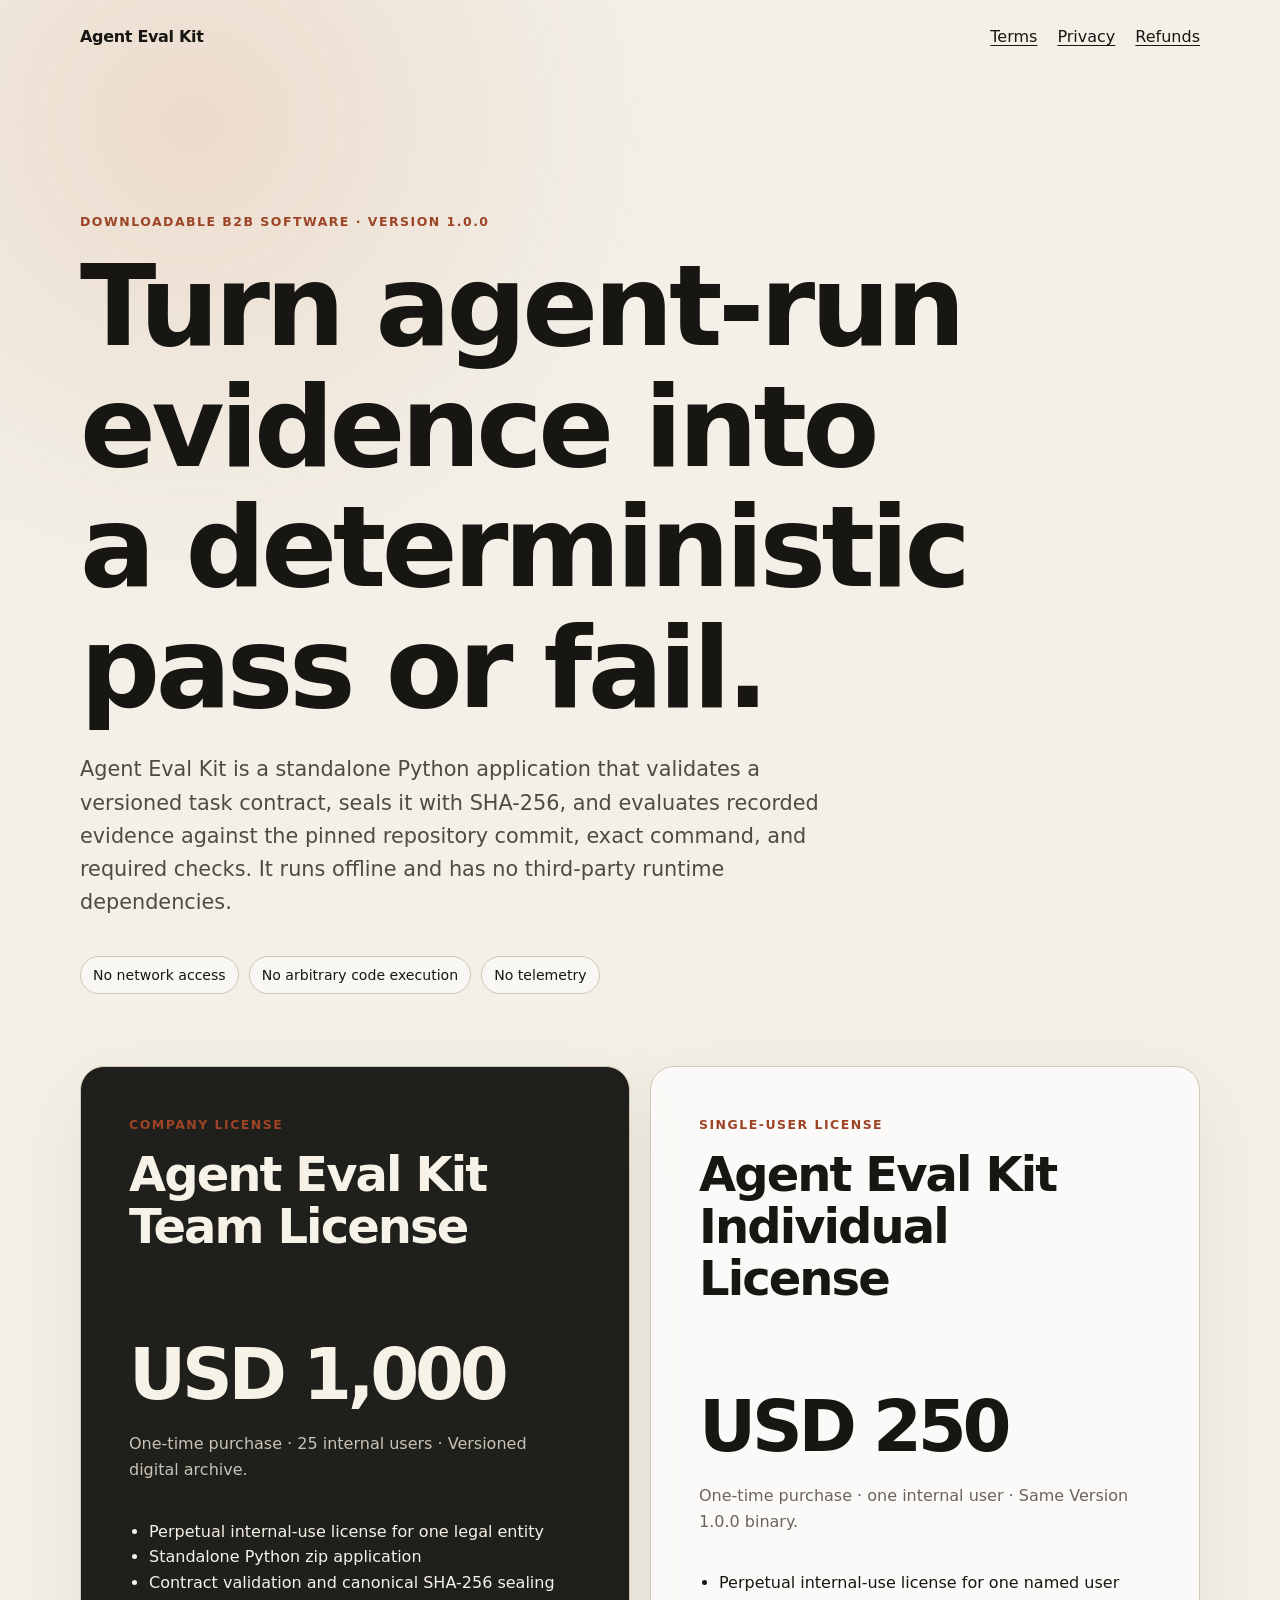
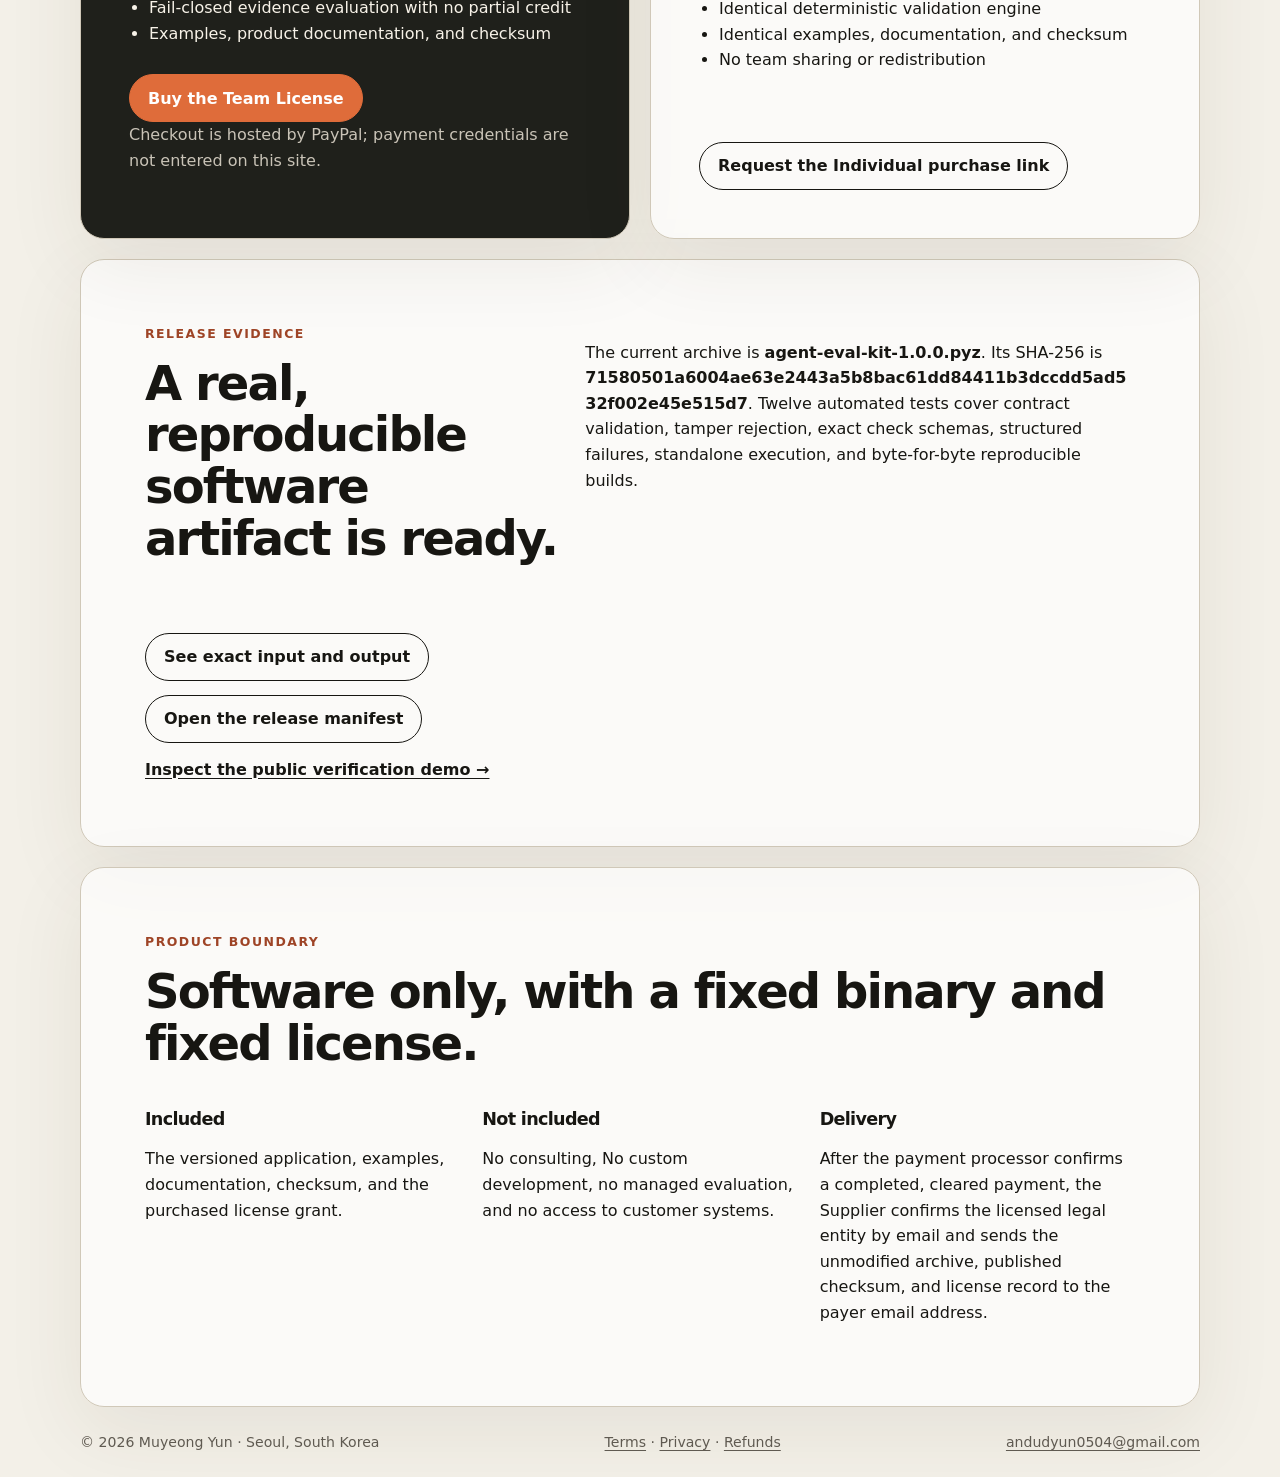
==== index.html @ f2af9ad2 "Add reproducible product walkthrough" ====
<!doctype html>
<html lang="en">
  <head>
    <meta charset="utf-8" />
    <meta name="viewport" content="width=device-width, initial-scale=1" />
    <meta
      name="description"
      content="Agent Eval Kit is downloadable B2B software for sealing AI-agent task contracts and evaluating machine-readable evidence offline."
    />
    <title>Agent Eval Kit | Offline Verification Software</title>
    <link rel="stylesheet" href="styles.css" />
  </head>
  <body>
    <header class="shell site-header">
      <a class="brand" href="index.html">Agent Eval Kit</a>
      <nav aria-label="Commercial policies">
        <a href="terms.html">Terms</a>
        <a href="privacy.html">Privacy</a>
        <a href="refunds.html">Refunds</a>
      </nav>
    </header>

    <main>
      <section class="shell hero">
        <p class="eyebrow">Downloadable B2B software · Version 1.0.0</p>
        <h1>Turn agent-run evidence into a deterministic pass or fail.</h1>
        <p class="lede">
          Agent Eval Kit is a standalone Python application that validates a versioned task contract, seals it
          with SHA-256, and evaluates recorded evidence against the pinned repository commit, exact command, and
          required checks. It runs offline and has no third-party runtime dependencies.
        </p>
        <div class="proof-row" aria-label="Product principles">
          <span>No network access</span>
          <span>No arbitrary code execution</span>
          <span>No telemetry</span>
        </div>
      </section>

      <section class="shell service-grid" aria-label="Software licenses">
        <article class="service-card primary-card">
          <p class="card-label">Company license</p>
          <h2>Agent Eval Kit Team License</h2>
          <p class="price">USD 1,000</p>
          <p class="delivery">One-time purchase · 25 internal users · Versioned digital archive.</p>
          <ul>
            <li>Perpetual internal-use license for one legal entity</li>
            <li>Standalone Python zip application</li>
            <li>Contract validation and canonical SHA-256 sealing</li>
            <li>Fail-closed evidence evaluation with no partial credit</li>
            <li>Examples, product documentation, and checksum</li>
          </ul>
          <div class="actions">
            <a class="button button-primary" href="https://www.paypal.com/ncp/payment/2SHM4XZQ8BVE2"
              >Buy the Team License</a
            >
          </div>
          <p class="delivery">Checkout is hosted by PayPal; payment credentials are not entered on this site.</p>
        </article>

        <article class="service-card">
          <p class="card-label">Single-user license</p>
          <h2>Agent Eval Kit Individual License</h2>
          <p class="price">USD 250</p>
          <p class="delivery">One-time purchase · one internal user · Same Version 1.0.0 binary.</p>
          <ul>
            <li>Perpetual internal-use license for one named user</li>
            <li>Identical deterministic validation engine</li>
            <li>Identical examples, documentation, and checksum</li>
            <li>No team sharing or redistribution</li>
          </ul>
          <div class="actions">
            <a
              class="button"
              href="mailto:andudyun0504@gmail.com?subject=Agent%20Eval%20Kit%20Individual%20License&amp;body=Purchasing%20legal%20entity%20or%20individual%3A%0ACountry%3A%0ABilling%20contact%3A%0A"
              >Request the Individual purchase link</a
            >
          </div>
        </article>
      </section>

      <section class="shell evidence-panel">
        <div>
          <p class="eyebrow">Release evidence</p>
          <h2>A real, reproducible software artifact is ready.</h2>
        </div>
        <p>
          The current archive is <strong>agent-eval-kit-1.0.0.pyz</strong>. Its SHA-256 is
          <strong>71580501a6004ae63e2443a5b8bac61dd84411b3dccdd5ad532f002e45e515d7</strong>. Twelve
          automated tests cover contract validation, tamper rejection, exact check schemas, structured failures,
          standalone execution, and byte-for-byte reproducible builds.
        </p>
        <div class="actions">
          <a class="button" href="demo.html">See exact input and output</a>
          <a class="button" href="product-manifest.json">Open the release manifest</a>
          <a class="text-link" href="https://github.com/iisacc-Justmoong/agent-task-verifier-sample"
            >Inspect the public verification demo →</a
          >
        </div>
      </section>

      <section class="shell start-gate">
        <div>
          <p class="eyebrow">Product boundary</p>
          <h2>Software only, with a fixed binary and fixed license.</h2>
        </div>
        <div class="gate-grid">
          <div>
            <h3>Included</h3>
            <p>The versioned application, examples, documentation, checksum, and the purchased license grant.</p>
          </div>
          <div>
            <h3>Not included</h3>
            <p>No consulting, No custom development, no managed evaluation, and no access to customer systems.</p>
          </div>
          <div>
            <h3>Delivery</h3>
            <p>
              After the payment processor confirms a completed, cleared payment, the Supplier confirms the
              licensed legal entity by email and sends the unmodified archive, published checksum, and license
              record to the payer email address.
            </p>
          </div>
        </div>
      </section>
    </main>

    <footer class="shell site-footer">
      <span>© 2026 Muyeong Yun · Seoul, South Korea</span>
      <span><a href="terms.html">Terms</a> · <a href="privacy.html">Privacy</a> · <a href="refunds.html">Refunds</a></span>
      <a href="mailto:andudyun0504@gmail.com">andudyun0504@gmail.com</a>
    </footer>
  </body>
</html>
---- styles.css ----
:root {
  color-scheme: light;
  font-family:
    Inter, ui-sans-serif, system-ui, -apple-system, BlinkMacSystemFont, "Segoe UI", sans-serif;
  color: #171612;
  background: #f3f0e8;
  font-synthesis: none;
}

* {
  box-sizing: border-box;
}

html {
  overflow-x: hidden;
}

body {
  margin: 0;
  min-width: 320px;
  background:
    radial-gradient(circle at 15% 4%, rgba(197, 105, 55, 0.15), transparent 30rem),
    #f3f0e8;
  line-height: 1.6;
}

a {
  color: inherit;
  text-underline-offset: 0.18em;
}

.shell {
  width: min(1120px, calc(100% - 40px));
  margin-inline: auto;
  min-width: 0;
}

.site-header,
.site-footer {
  display: flex;
  align-items: center;
  justify-content: space-between;
  gap: 24px;
  padding-block: 24px;
}

.site-header nav,
.site-footer {
  flex-wrap: wrap;
}

.site-header nav {
  display: flex;
  gap: 20px;
}

.brand {
  font-weight: 800;
  text-decoration: none;
  letter-spacing: -0.02em;
}

.hero {
  padding-block: clamp(64px, 12vw, 138px) 72px;
}

.eyebrow,
.card-label {
  margin: 0 0 14px;
  color: #9e4426;
  font-size: 0.78rem;
  font-weight: 800;
  letter-spacing: 0.12em;
  text-transform: uppercase;
}

h1,
h2,
h3,
p {
  overflow-wrap: anywhere;
}

h1,
h2,
h3 {
  margin-top: 0;
  line-height: 1.08;
  letter-spacing: -0.04em;
}

h1 {
  max-width: 900px;
  margin-bottom: 24px;
  font-size: clamp(3rem, 9vw, 7rem);
}

h2 {
  font-size: clamp(1.8rem, 4vw, 3rem);
}

h3 {
  font-size: 1.1rem;
}

.lede {
  max-width: 760px;
  color: #4f4b43;
  font-size: clamp(1.05rem, 2vw, 1.3rem);
}

.proof-row {
  display: flex;
  flex-wrap: wrap;
  gap: 10px;
  margin-top: 36px;
}

.proof-row span {
  border: 1px solid #d0c8b8;
  border-radius: 999px;
  padding: 7px 12px;
  background: rgba(255, 255, 255, 0.52);
  font-size: 0.88rem;
}

.service-grid {
  display: grid;
  grid-template-columns: repeat(2, minmax(0, 1fr));
  gap: 20px;
}

.service-card,
.evidence-panel,
.start-gate,
.policy-page,
.demo-page {
  border: 1px solid #d0c8b8;
  border-radius: 24px;
  background: rgba(255, 255, 255, 0.7);
  box-shadow: 0 24px 80px rgba(63, 45, 28, 0.08);
}

.service-card {
  display: flex;
  flex-direction: column;
  min-width: 0;
  padding: clamp(28px, 5vw, 48px);
}

.primary-card {
  background: #1f201b;
  color: #f7f2e8;
}

.price {
  margin: 26px 0 0;
  font-size: clamp(2.4rem, 6vw, 4.4rem);
  font-weight: 850;
  letter-spacing: -0.06em;
}

.delivery {
  margin-top: 0;
  color: #69645c;
}

.primary-card .delivery {
  color: #c9c3b7;
}

ul {
  margin: 20px 0 28px;
  padding-left: 20px;
}

.actions {
  display: flex;
  flex-direction: column;
  align-items: flex-start;
  gap: 14px;
  margin-top: auto;
}

.button {
  display: inline-flex;
  align-items: center;
  justify-content: center;
  min-height: 48px;
  border: 1px solid currentColor;
  border-radius: 999px;
  padding: 10px 18px;
  font-weight: 750;
  text-align: center;
  text-decoration: none;
}

.button-primary {
  border-color: #df6c3a;
  background: #df6c3a;
  color: #fff;
}

.text-link {
  font-weight: 700;
}

.evidence-panel,
.start-gate {
  margin-top: 20px;
  padding: clamp(28px, 6vw, 64px);
}

.evidence-panel {
  display: grid;
  grid-template-columns: minmax(0, 0.9fr) minmax(0, 1.2fr);
  gap: 28px;
  align-items: start;
}

.evidence-panel .button {
  grid-column: 2;
  justify-self: start;
}

.gate-grid {
  display: grid;
  grid-template-columns: repeat(3, minmax(0, 1fr));
  gap: 22px;
  margin-top: 28px;
}

.site-footer {
  color: #5f5a51;
  font-size: 0.88rem;
}

.policy-page {
  max-width: 820px;
  margin-block: 40px;
  padding: clamp(28px, 7vw, 72px);
}

.policy-page h1 {
  font-size: clamp(2.8rem, 7vw, 5.4rem);
}

.policy-page h2 {
  margin-top: 40px;
  font-size: clamp(1.4rem, 3vw, 2rem);
}

.demo-page {
  max-width: 920px;
  margin-block: 40px;
  padding: clamp(28px, 7vw, 72px);
}

.demo-page h1 {
  max-width: 760px;
  font-size: clamp(2.8rem, 7vw, 5.4rem);
}

.demo-page h2 {
  margin-top: 48px;
  font-size: clamp(1.5rem, 3vw, 2.2rem);
}

.code-panel {
  max-width: 100%;
  margin: 18px 0;
  border: 1px solid #d0c8b8;
  border-radius: 16px;
  padding: 18px;
  overflow-x: auto;
  background: #1f201b;
  color: #f7f2e8;
  font-family: ui-monospace, SFMono-Regular, Menlo, Monaco, Consolas, monospace;
  font-size: 0.86rem;
  line-height: 1.55;
  white-space: pre;
}

.demo-callout {
  margin-top: 40px;
  border-left: 4px solid #df6c3a;
  padding: 4px 0 4px 20px;
}

.back-link {
  display: inline-block;
  margin-bottom: 48px;
  font-weight: 700;
}

@media (max-width: 760px) {
  .site-header,
  .service-grid,
  .evidence-panel,
  .gate-grid {
    display: grid;
    grid-template-columns: minmax(0, 1fr);
  }

  .evidence-panel .button {
    grid-column: 1;
  }

  .site-header {
    align-items: start;
  }
}
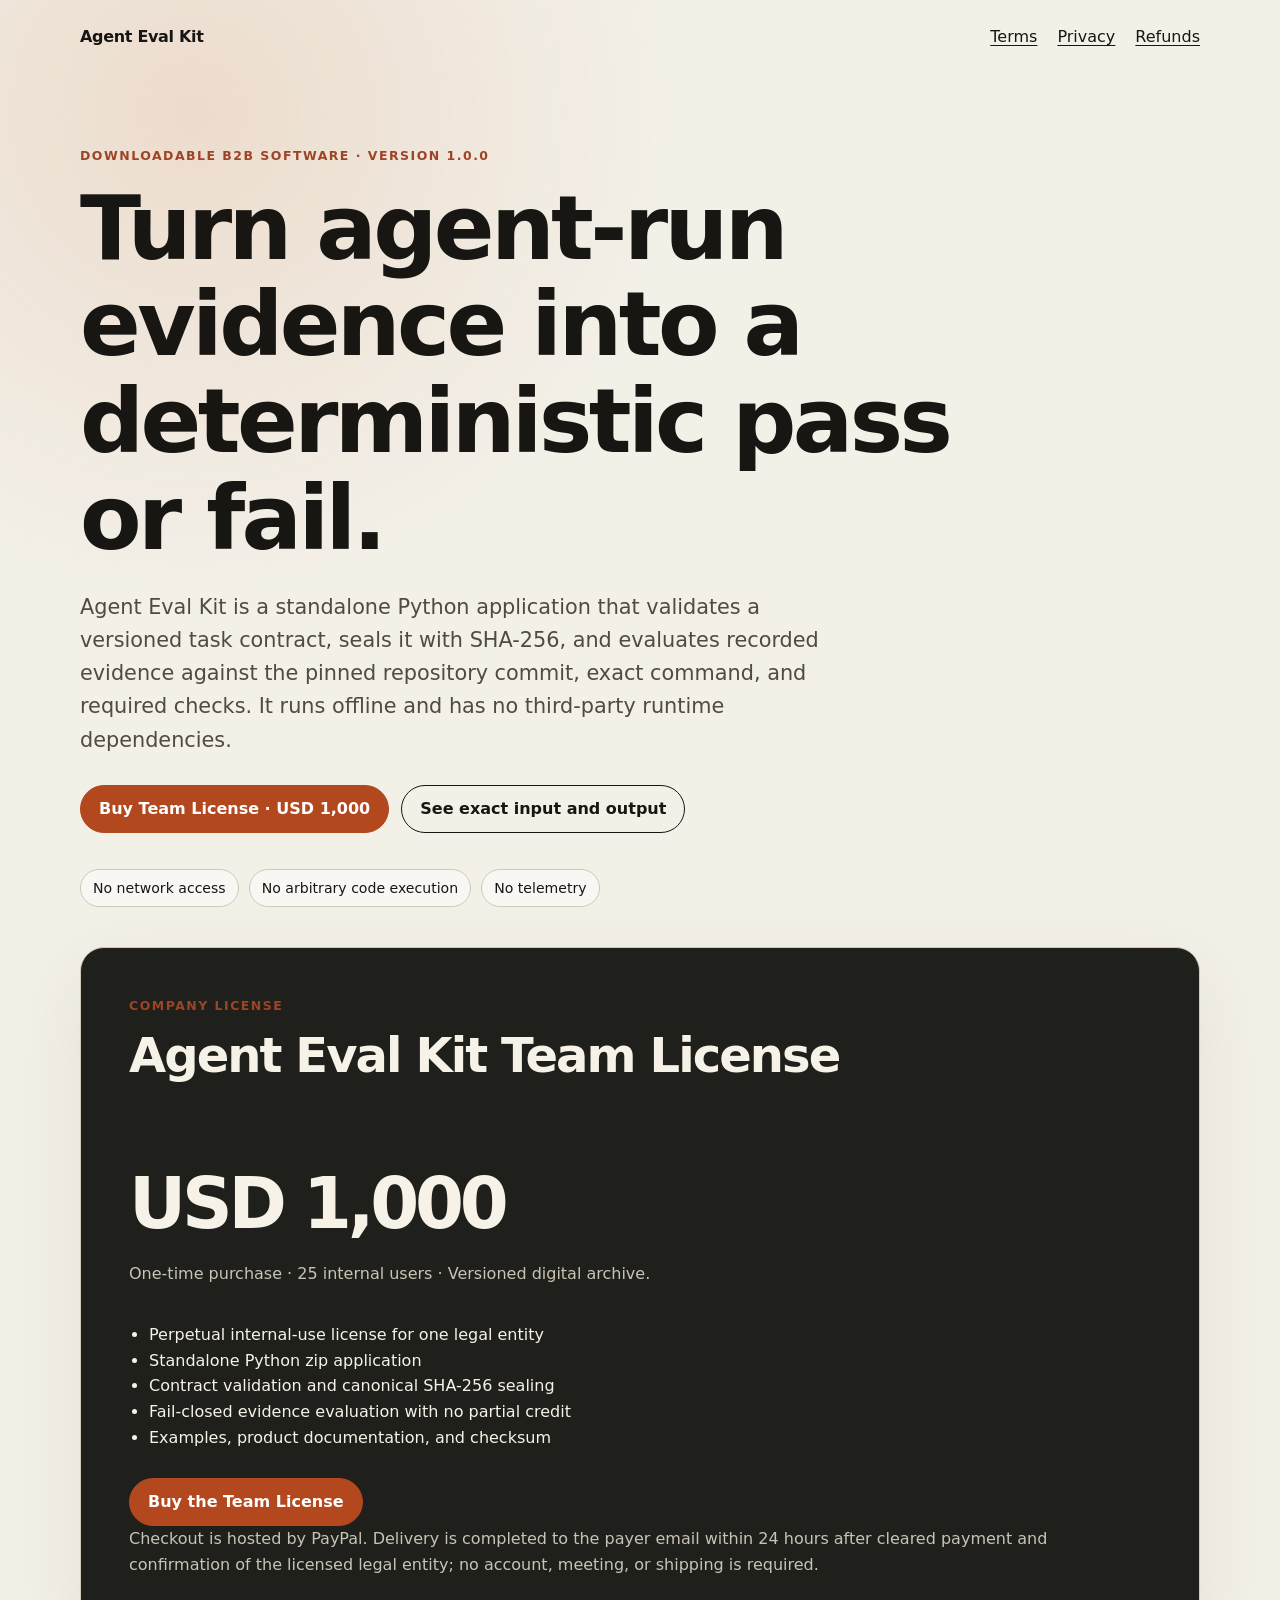
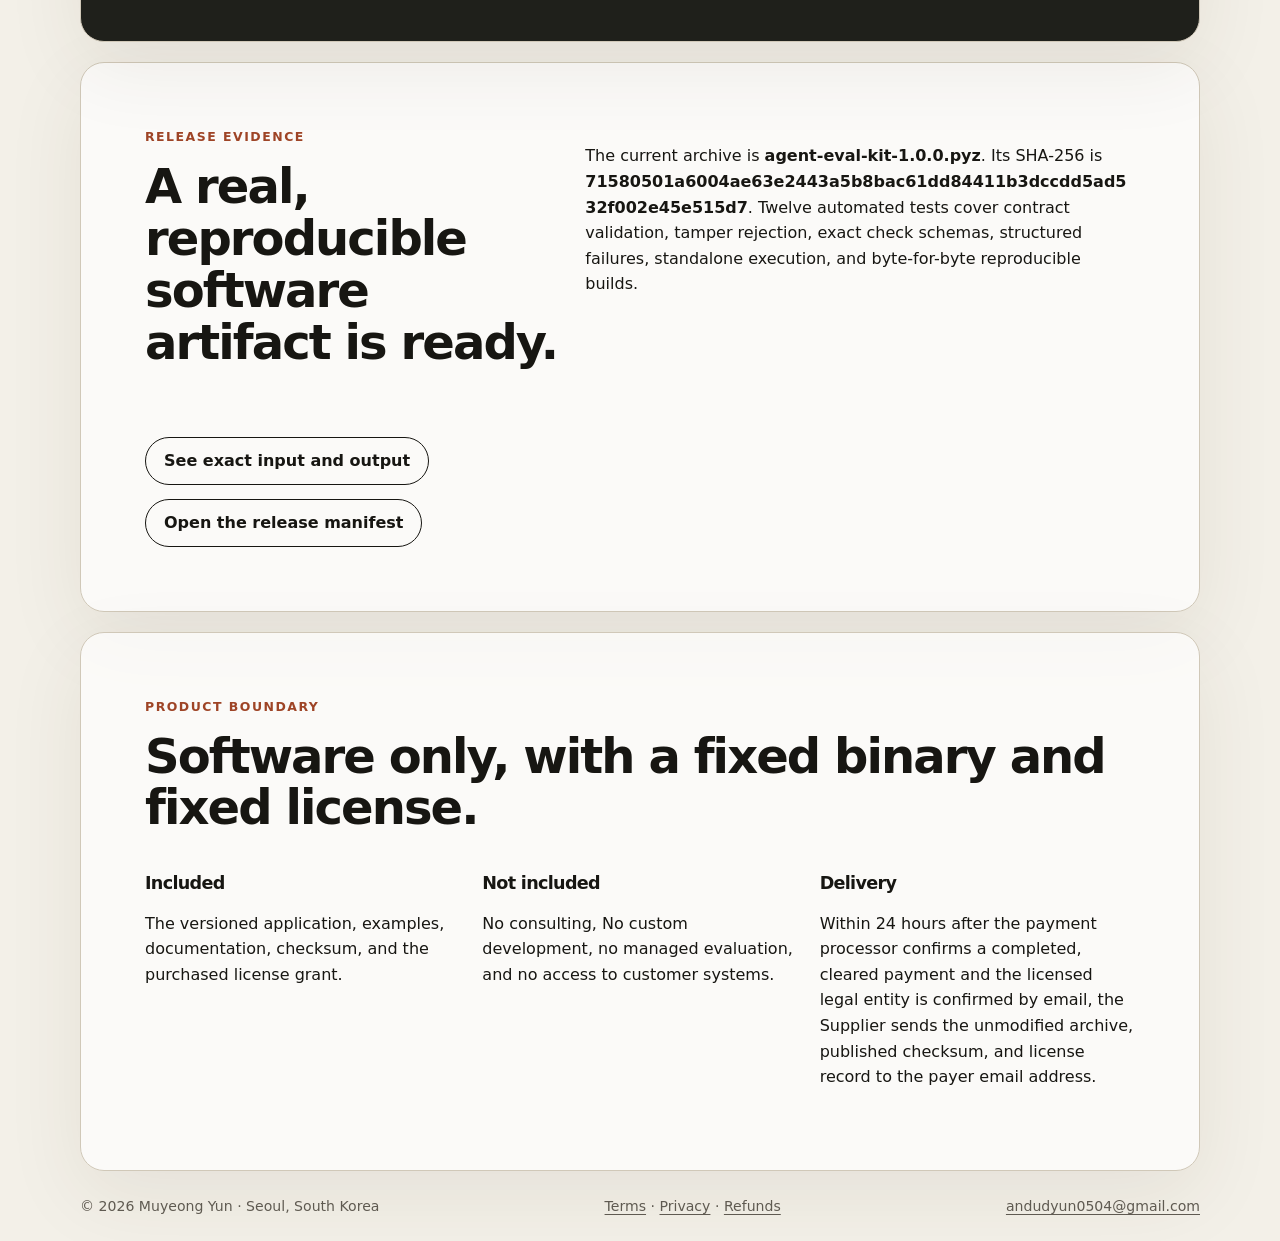
==== commit 6a46b55a: "Put Team checkout above the fold" ====
--- a/index.html
+++ b/index.html
@@ -8,6 +8,15 @@
       content="Agent Eval Kit is downloadable B2B software for sealing AI-agent task contracts and evaluating machine-readable evidence offline."
     />
     <title>Agent Eval Kit | Offline Verification Software</title>
+    <link rel="canonical" href="https://iisacc-justmoong.github.io/" />
+    <meta property="og:type" content="website" />
+    <meta property="og:title" content="Agent Eval Kit | Offline Verification Software" />
+    <meta
+      property="og:description"
+      content="Inspect deterministic AI-agent acceptance evidence offline with a one-time Team License."
+    />
+    <meta property="og:url" content="https://iisacc-justmoong.github.io/" />
+    <meta name="twitter:card" content="summary" />
     <link rel="stylesheet" href="styles.css" />
   </head>
   <body>
@@ -29,6 +38,12 @@
           with SHA-256, and evaluates recorded evidence against the pinned repository commit, exact command, and
           required checks. It runs offline and has no third-party runtime dependencies.
         </p>
+        <div class="hero-actions">
+          <a class="button button-primary" href="https://www.paypal.com/ncp/payment/2SHM4XZQ8BVE2"
+            >Buy Team License · USD 1,000</a
+          >
+          <a class="button" href="demo.html">See exact input and output</a>
+        </div>
         <div class="proof-row" aria-label="Product principles">
           <span>No network access</span>
           <span>No arbitrary code execution</span>
@@ -36,7 +51,7 @@
         </div>
       </section>
 
-      <section class="shell service-grid" aria-label="Software licenses">
+      <section class="shell service-grid" aria-label="Software license">
         <article class="service-card primary-card">
           <p class="card-label">Company license</p>
           <h2>Agent Eval Kit Team License</h2>
@@ -54,27 +69,10 @@
               >Buy the Team License</a
             >
           </div>
-          <p class="delivery">Checkout is hosted by PayPal; payment credentials are not entered on this site.</p>
-        </article>
-
-        <article class="service-card">
-          <p class="card-label">Single-user license</p>
-          <h2>Agent Eval Kit Individual License</h2>
-          <p class="price">USD 250</p>
-          <p class="delivery">One-time purchase · one internal user · Same Version 1.0.0 binary.</p>
-          <ul>
-            <li>Perpetual internal-use license for one named user</li>
-            <li>Identical deterministic validation engine</li>
-            <li>Identical examples, documentation, and checksum</li>
-            <li>No team sharing or redistribution</li>
-          </ul>
-          <div class="actions">
-            <a
-              class="button"
-              href="mailto:andudyun0504@gmail.com?subject=Agent%20Eval%20Kit%20Individual%20License&amp;body=Purchasing%20legal%20entity%20or%20individual%3A%0ACountry%3A%0ABilling%20contact%3A%0A"
-              >Request the Individual purchase link</a
-            >
-          </div>
+          <p class="delivery">
+            Checkout is hosted by PayPal. Delivery is completed to the payer email within 24 hours after cleared
+            payment and confirmation of the licensed legal entity; no account, meeting, or shipping is required.
+          </p>
         </article>
       </section>
 
@@ -92,9 +90,6 @@
         <div class="actions">
           <a class="button" href="demo.html">See exact input and output</a>
           <a class="button" href="product-manifest.json">Open the release manifest</a>
-          <a class="text-link" href="https://github.com/iisacc-Justmoong/agent-task-verifier-sample"
-            >Inspect the public verification demo →</a
-          >
         </div>
       </section>
 
@@ -115,9 +110,9 @@
           <div>
             <h3>Delivery</h3>
             <p>
-              After the payment processor confirms a completed, cleared payment, the Supplier confirms the
-              licensed legal entity by email and sends the unmodified archive, published checksum, and license
-              record to the payer email address.
+              Within 24 hours after the payment processor confirms a completed, cleared payment and the licensed
+              legal entity is confirmed by email, the Supplier sends the unmodified archive, published checksum,
+              and license record to the payer email address.
             </p>
           </div>
         </div>
--- a/styles.css
+++ b/styles.css
@@ -61,7 +61,7 @@
 }
 
 .hero {
-  padding-block: clamp(64px, 12vw, 138px) 72px;
+  padding-block: clamp(36px, 7vw, 72px) 40px;
 }
 
 .eyebrow,
@@ -92,7 +92,7 @@
 h1 {
   max-width: 900px;
   margin-bottom: 24px;
-  font-size: clamp(3rem, 9vw, 7rem);
+  font-size: clamp(2.8rem, 7vw, 5.6rem);
 }
 
 h2 {
@@ -114,6 +114,13 @@
   flex-wrap: wrap;
   gap: 10px;
   margin-top: 36px;
+}
+
+.hero-actions {
+  display: flex;
+  flex-wrap: wrap;
+  gap: 12px;
+  margin-top: 28px;
 }
 
 .proof-row span {
@@ -126,7 +133,7 @@
 
 .service-grid {
   display: grid;
-  grid-template-columns: repeat(2, minmax(0, 1fr));
+  grid-template-columns: minmax(0, 1fr);
   gap: 20px;
 }
 
@@ -180,6 +187,12 @@
   align-items: flex-start;
   gap: 14px;
   margin-top: auto;
+}
+
+.demo-intro-actions {
+  flex-direction: row;
+  flex-wrap: wrap;
+  margin: 28px 0 52px;
 }
 
 .button {
@@ -196,8 +209,8 @@
 }
 
 .button-primary {
-  border-color: #df6c3a;
-  background: #df6c3a;
+  border-color: #b3471e;
+  background: #b3471e;
   color: #fff;
 }
 
@@ -309,4 +322,22 @@
   .site-header {
     align-items: start;
   }
-}
+
+  .demo-page {
+    margin-block: 16px;
+    padding: 24px 20px;
+  }
+
+  .demo-page h1 {
+    margin-bottom: 18px;
+    font-size: clamp(2.45rem, 12vw, 2.8rem);
+  }
+
+  .back-link {
+    margin-bottom: 24px;
+  }
+
+  .demo-intro-actions {
+    margin: 20px 0 40px;
+  }
+}
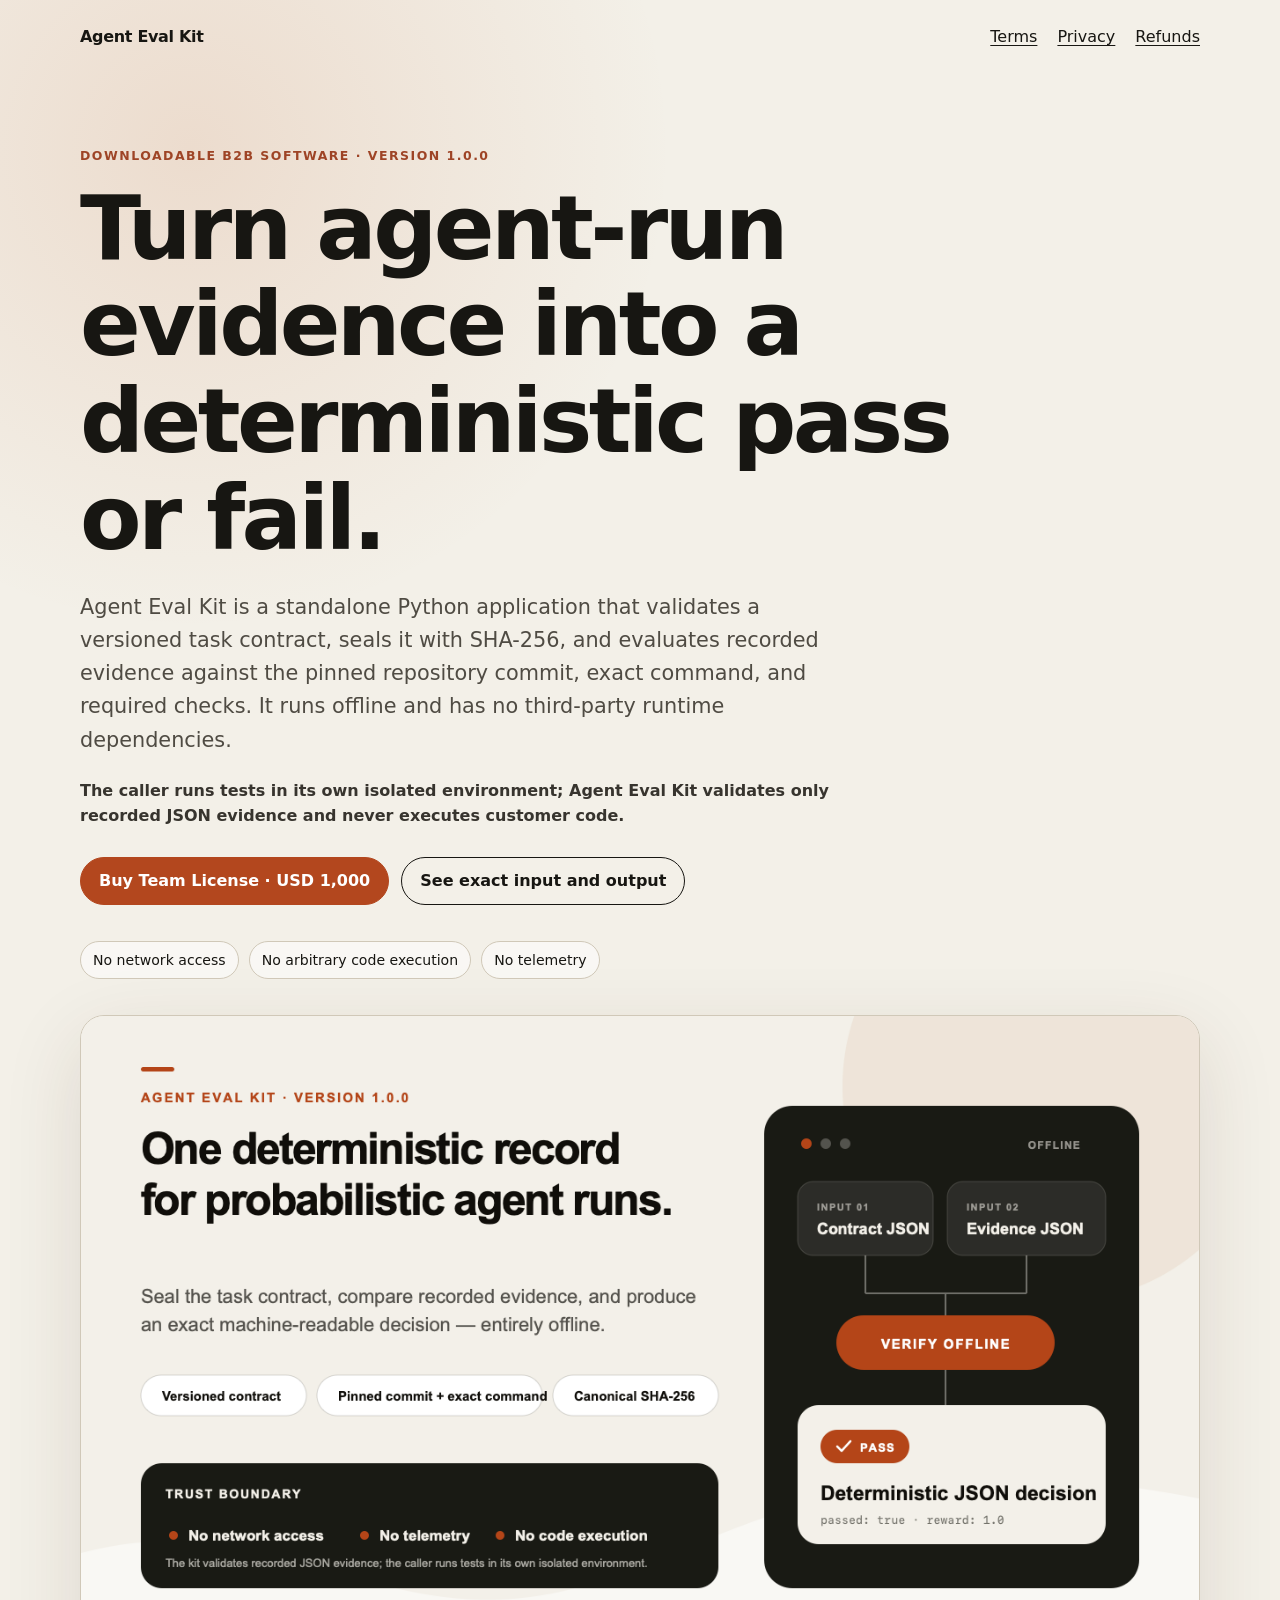
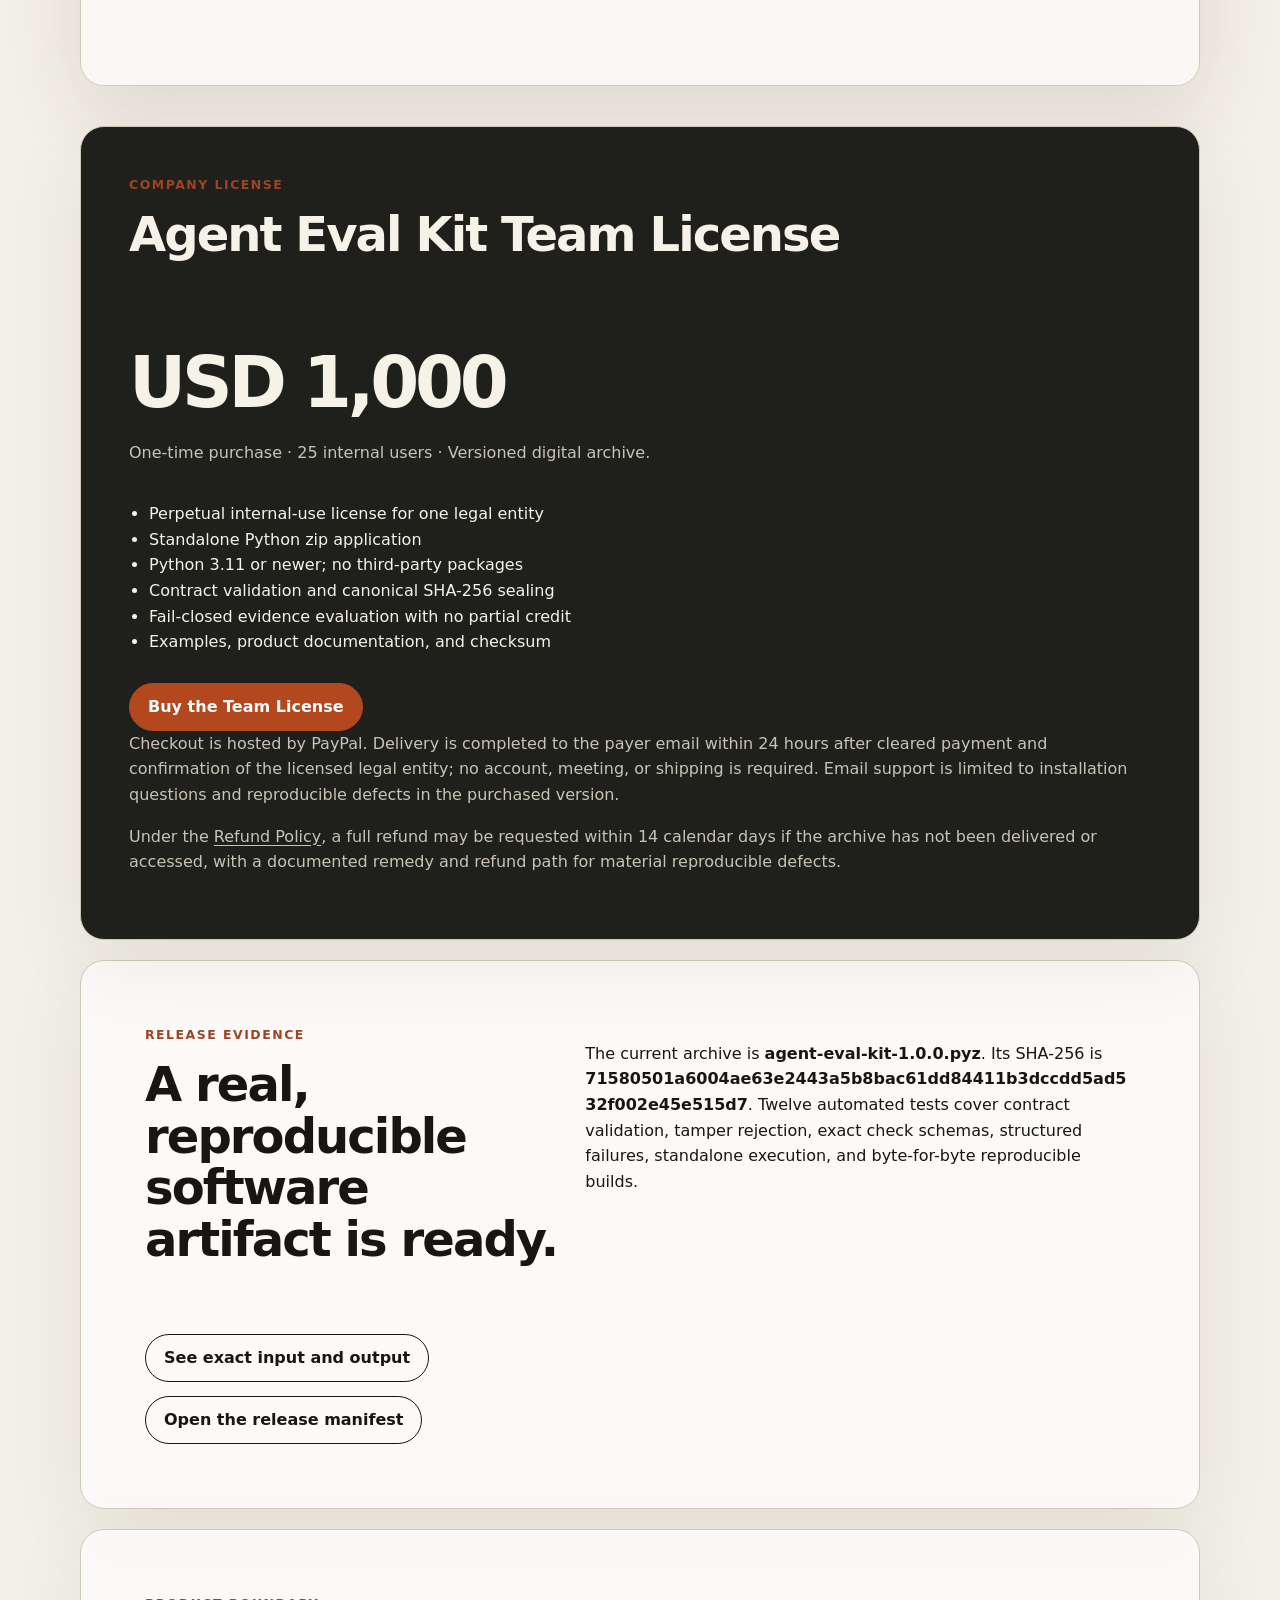
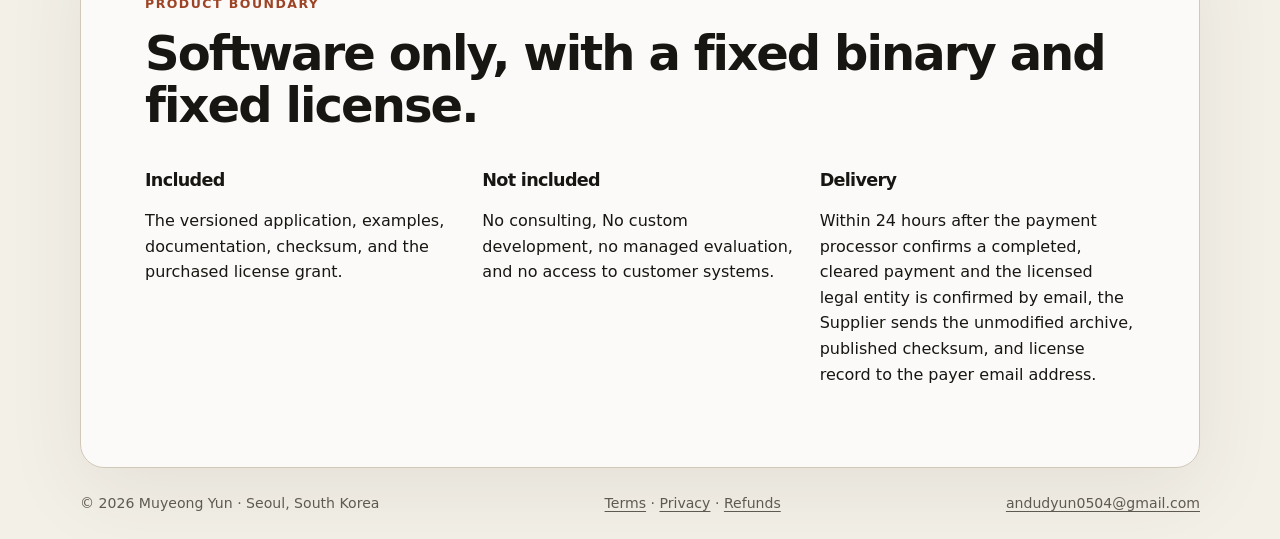
==== commit d146bc35: "Clarify runtime and purchase assurances Publish the product flow, trust boundary, support scope, and" ====
--- a/index.html
+++ b/index.html
@@ -16,7 +16,12 @@
       content="Inspect deterministic AI-agent acceptance evidence offline with a one-time Team License."
     />
     <meta property="og:url" content="https://iisacc-justmoong.github.io/" />
-    <meta name="twitter:card" content="summary" />
+    <meta property="og:image" content="https://iisacc-justmoong.github.io/assets/product-hunt-gallery-01.png" />
+    <meta property="og:image:width" content="1270" />
+    <meta property="og:image:height" content="760" />
+    <meta property="og:image:alt" content="Agent Eval Kit deterministic offline verification flow" />
+    <meta name="twitter:card" content="summary_large_image" />
+    <meta name="twitter:image" content="https://iisacc-justmoong.github.io/assets/product-hunt-gallery-01.png" />
     <link rel="stylesheet" href="styles.css" />
   </head>
   <body>
@@ -38,6 +43,10 @@
           with SHA-256, and evaluates recorded evidence against the pinned repository commit, exact command, and
           required checks. It runs offline and has no third-party runtime dependencies.
         </p>
+        <p class="trust-boundary">
+          The caller runs tests in its own isolated environment; Agent Eval Kit validates only recorded JSON
+          evidence and never executes customer code.
+        </p>
         <div class="hero-actions">
           <a class="button button-primary" href="https://www.paypal.com/ncp/payment/2SHM4XZQ8BVE2"
             >Buy Team License · USD 1,000</a
@@ -49,6 +58,15 @@
           <span>No arbitrary code execution</span>
           <span>No telemetry</span>
         </div>
+        <figure class="product-visual">
+          <img
+            class="product-visual-image"
+            src="assets/product-hunt-gallery-01.png"
+            width="1270"
+            height="760"
+            alt="Agent Eval Kit flow from contract and evidence JSON to an offline deterministic decision"
+          />
+        </figure>
       </section>
 
       <section class="shell service-grid" aria-label="Software license">
@@ -60,6 +78,7 @@
           <ul>
             <li>Perpetual internal-use license for one legal entity</li>
             <li>Standalone Python zip application</li>
+            <li>Python 3.11 or newer; no third-party packages</li>
             <li>Contract validation and canonical SHA-256 sealing</li>
             <li>Fail-closed evidence evaluation with no partial credit</li>
             <li>Examples, product documentation, and checksum</li>
@@ -72,6 +91,12 @@
           <p class="delivery">
             Checkout is hosted by PayPal. Delivery is completed to the payer email within 24 hours after cleared
             payment and confirmation of the licensed legal entity; no account, meeting, or shipping is required.
+            Email support is limited to installation questions and reproducible defects in the purchased version.
+          </p>
+          <p class="delivery">
+            Under the <a href="refunds.html">Refund Policy</a>, a full refund may be requested within 14 calendar
+            days if the archive has not been delivered or accessed, with a documented remedy and refund path for
+            material reproducible defects.
           </p>
         </article>
       </section>
--- a/styles.css
+++ b/styles.css
@@ -107,6 +107,25 @@
   max-width: 760px;
   color: #4f4b43;
   font-size: clamp(1.05rem, 2vw, 1.3rem);
+}
+
+.trust-boundary {
+  max-width: 760px;
+  color: #37342e;
+  font-weight: 700;
+}
+
+.product-visual {
+  margin: 36px 0 0;
+}
+
+.product-visual-image {
+  display: block;
+  width: 100%;
+  height: auto;
+  border: 1px solid #d0c8b8;
+  border-radius: 24px;
+  box-shadow: 0 24px 80px rgba(63, 45, 28, 0.12);
 }
 
 .proof-row {
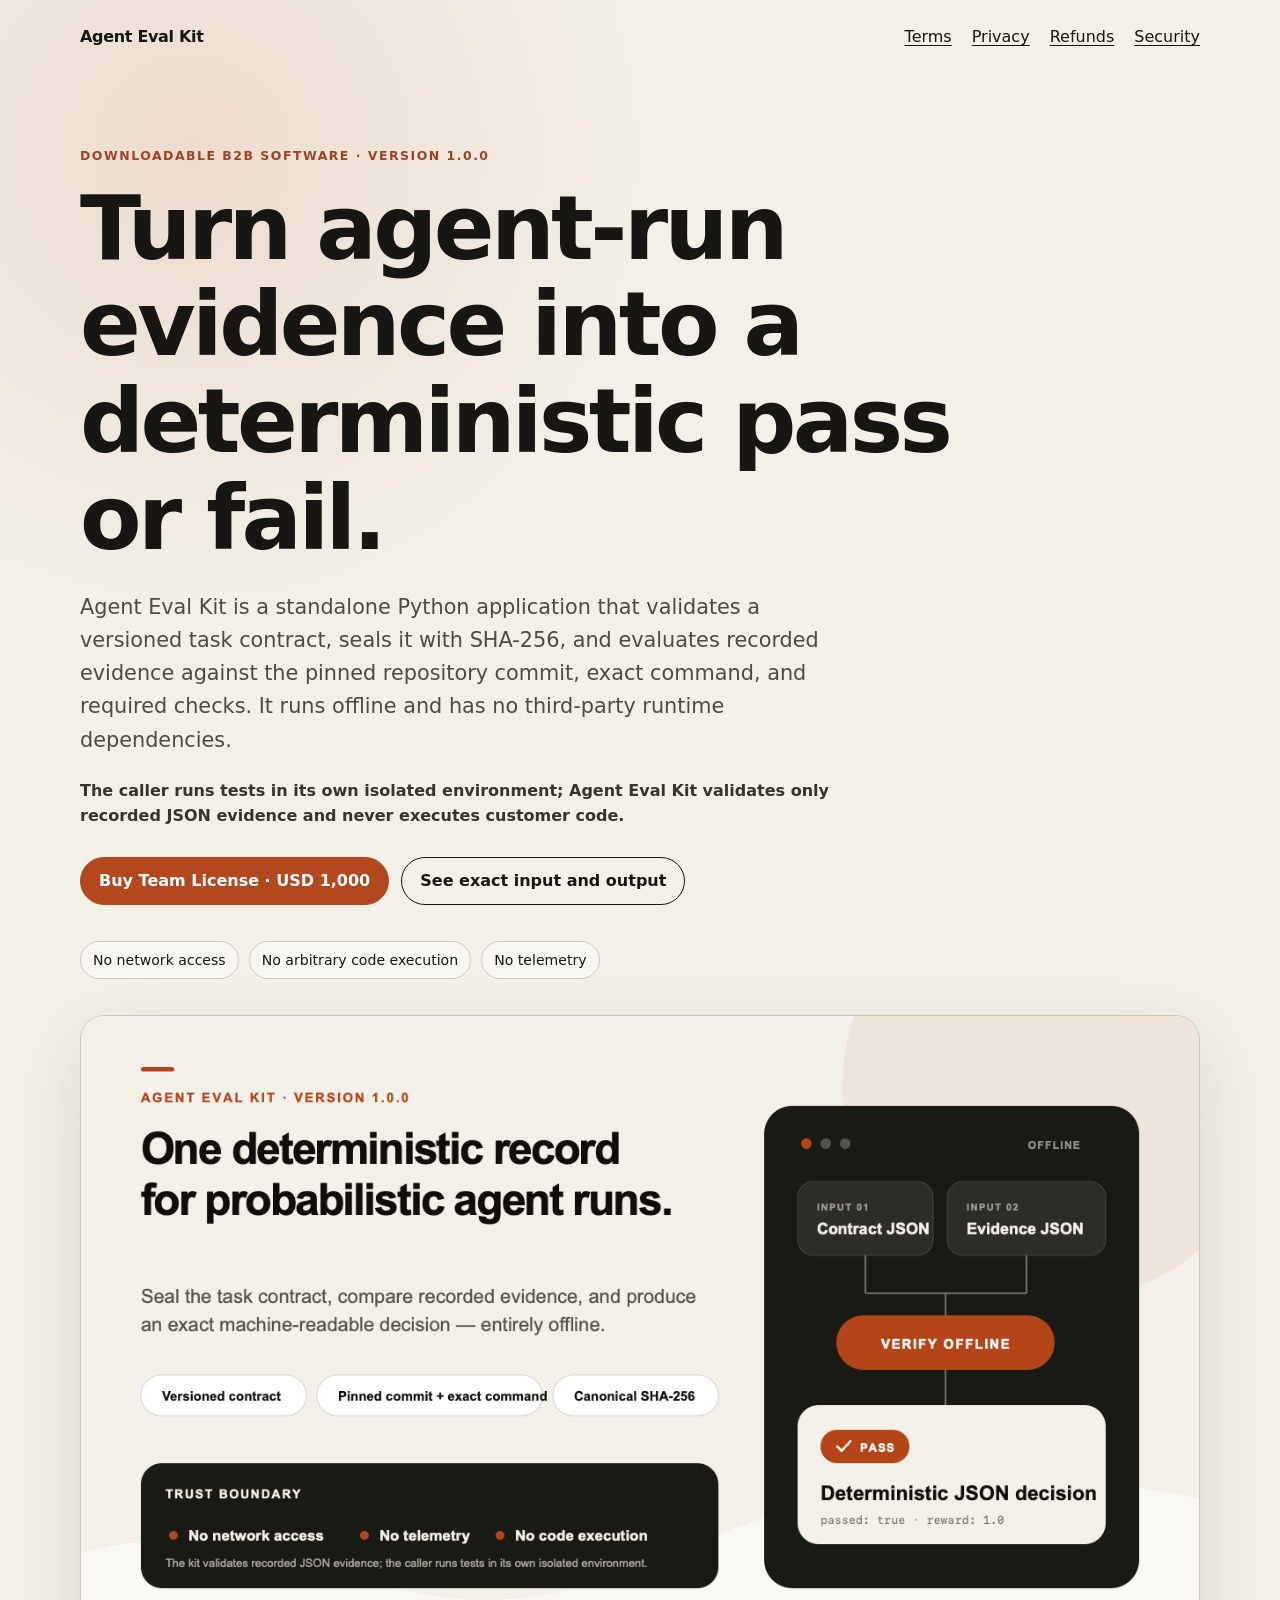
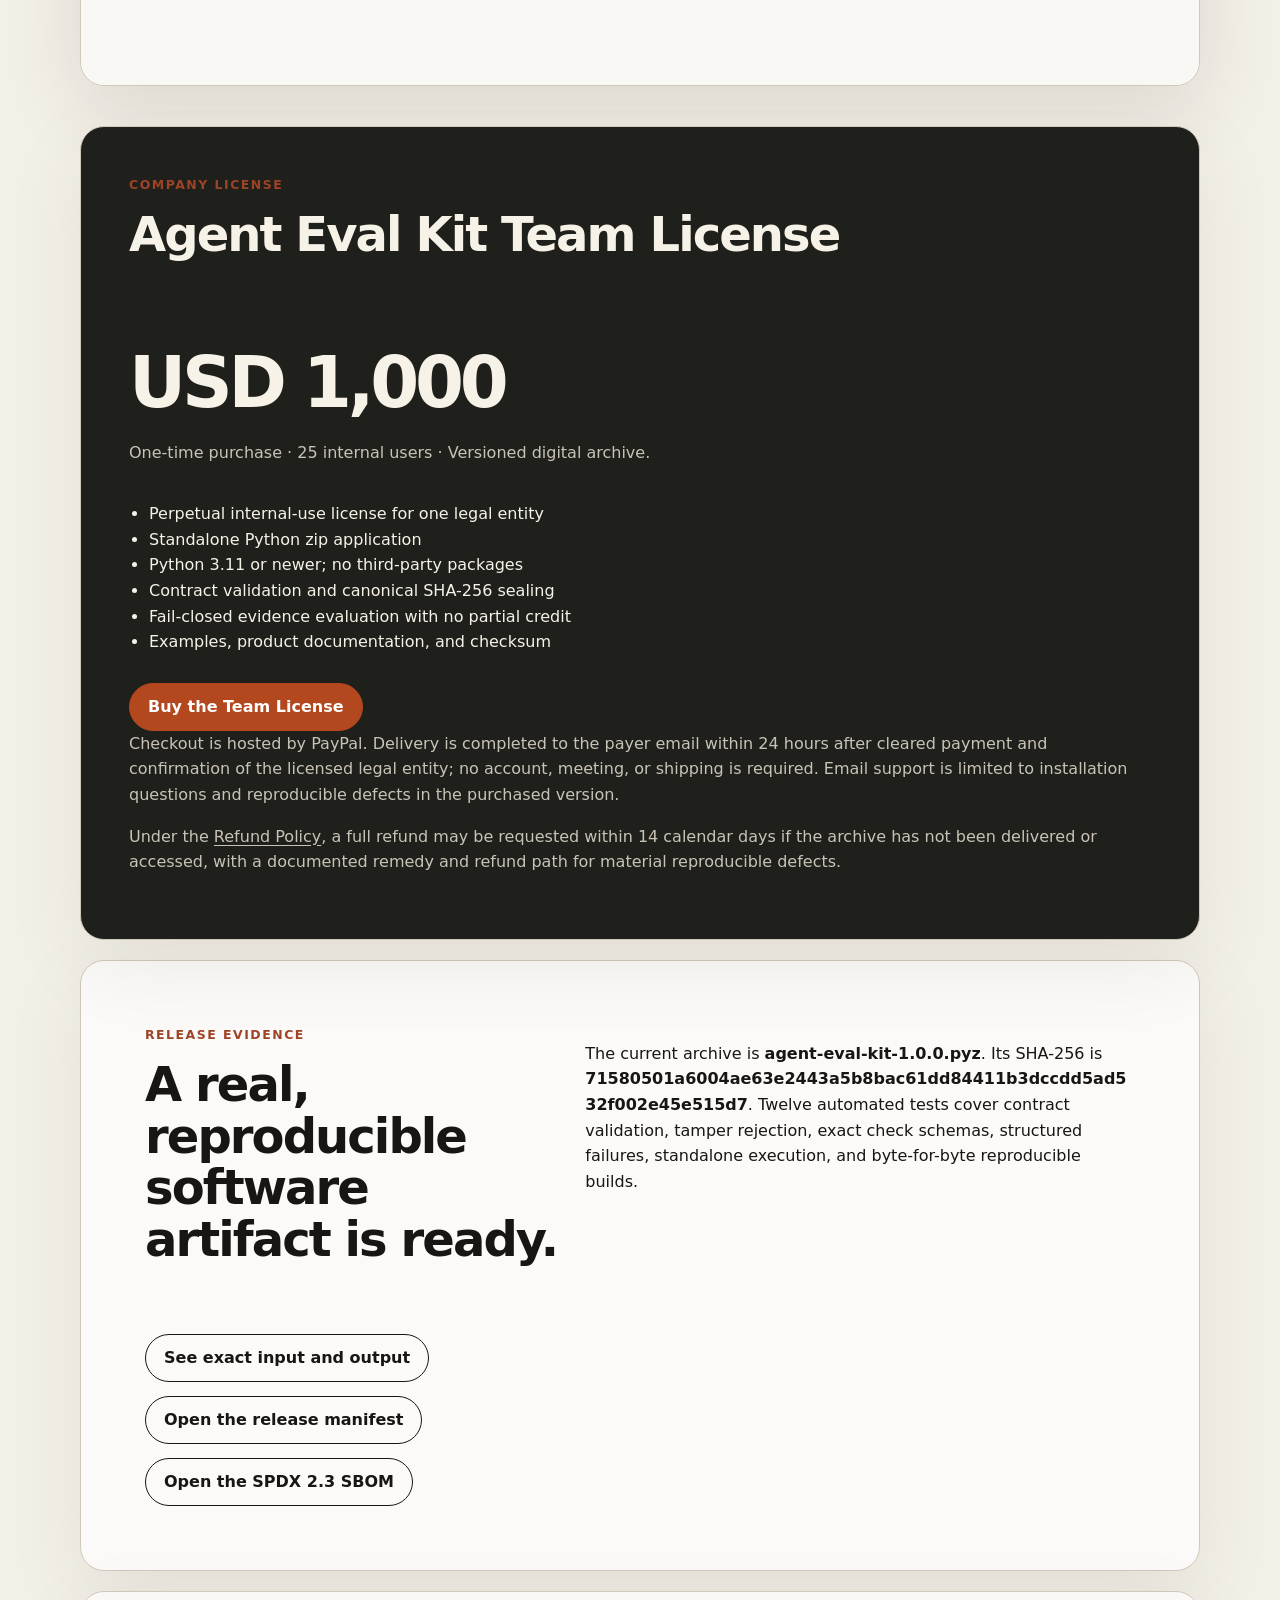
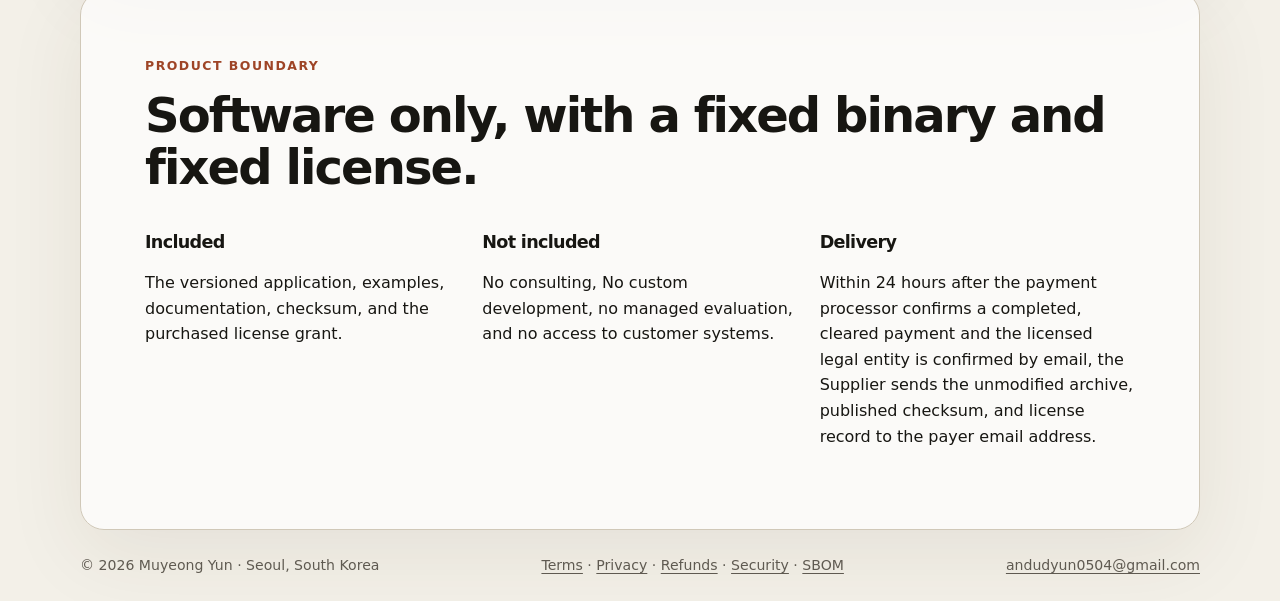
==== commit 21a9eaf6: "Publish security policy and SPDX SBOM Expose release security evidence for buyer procurement review." ====
--- a/index.html
+++ b/index.html
@@ -31,6 +31,7 @@
         <a href="terms.html">Terms</a>
         <a href="privacy.html">Privacy</a>
         <a href="refunds.html">Refunds</a>
+        <a href="security.html">Security</a>
       </nav>
     </header>
 
@@ -115,6 +116,7 @@
         <div class="actions">
           <a class="button" href="demo.html">See exact input and output</a>
           <a class="button" href="product-manifest.json">Open the release manifest</a>
+          <a class="button" href="agent-eval-kit-1.0.0.spdx.json">Open the SPDX 2.3 SBOM</a>
         </div>
       </section>
 
@@ -146,7 +148,11 @@
 
     <footer class="shell site-footer">
       <span>© 2026 Muyeong Yun · Seoul, South Korea</span>
-      <span><a href="terms.html">Terms</a> · <a href="privacy.html">Privacy</a> · <a href="refunds.html">Refunds</a></span>
+      <span
+        ><a href="terms.html">Terms</a> · <a href="privacy.html">Privacy</a> ·
+        <a href="refunds.html">Refunds</a> · <a href="security.html">Security</a> ·
+        <a href="agent-eval-kit-1.0.0.spdx.json">SBOM</a></span
+      >
       <a href="mailto:andudyun0504@gmail.com">andudyun0504@gmail.com</a>
     </footer>
   </body>
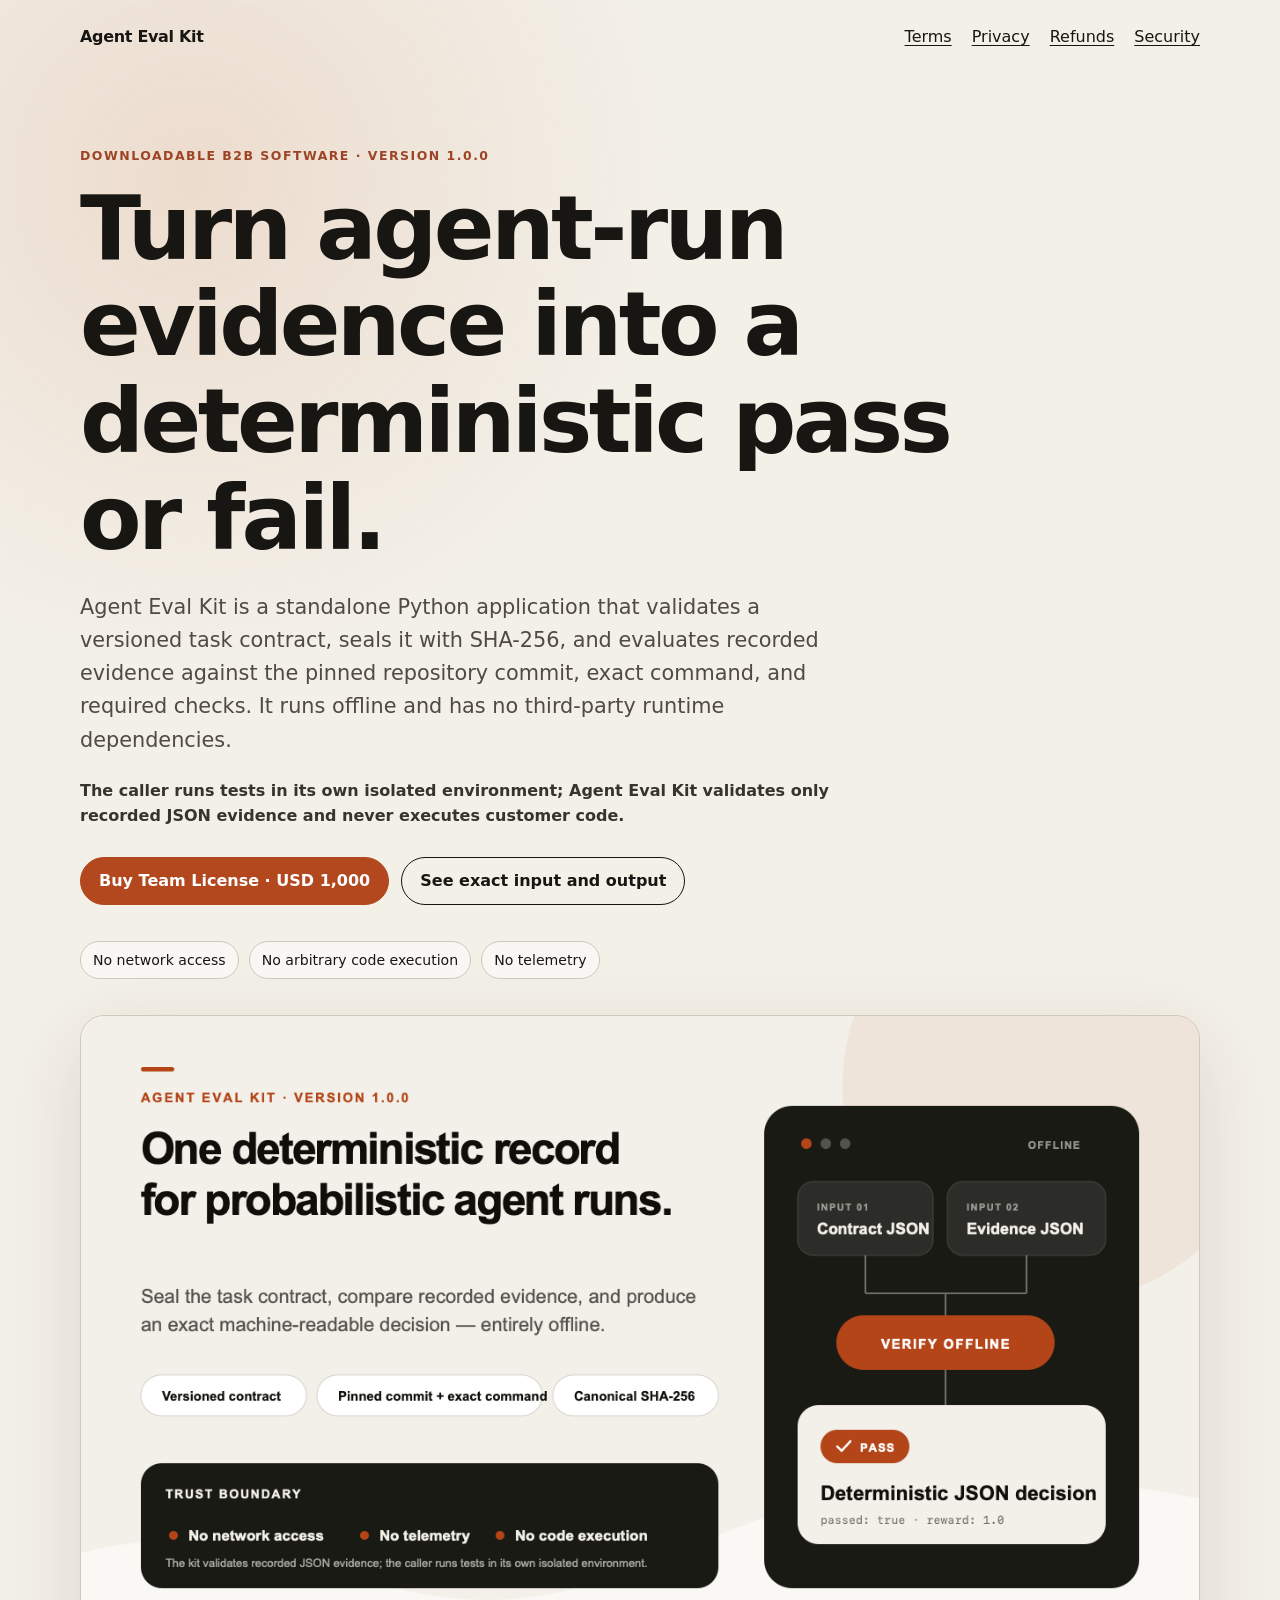
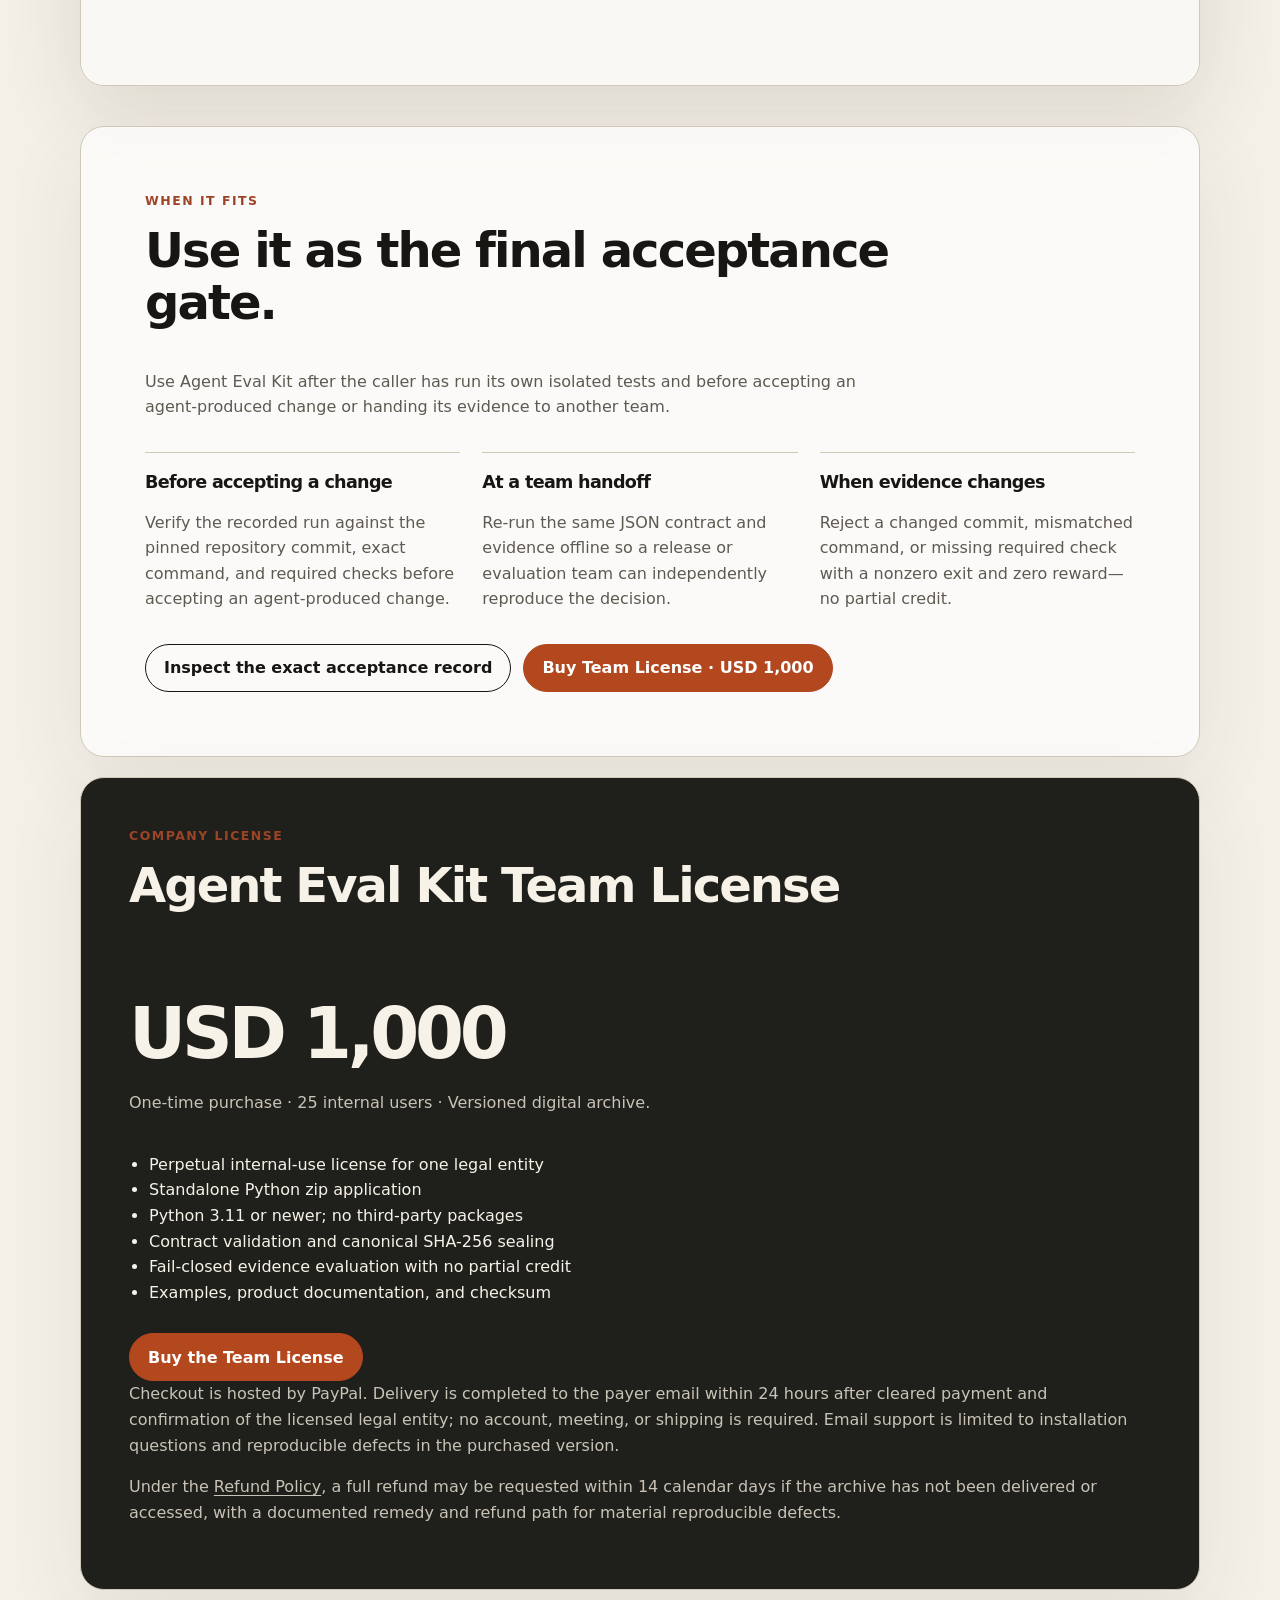
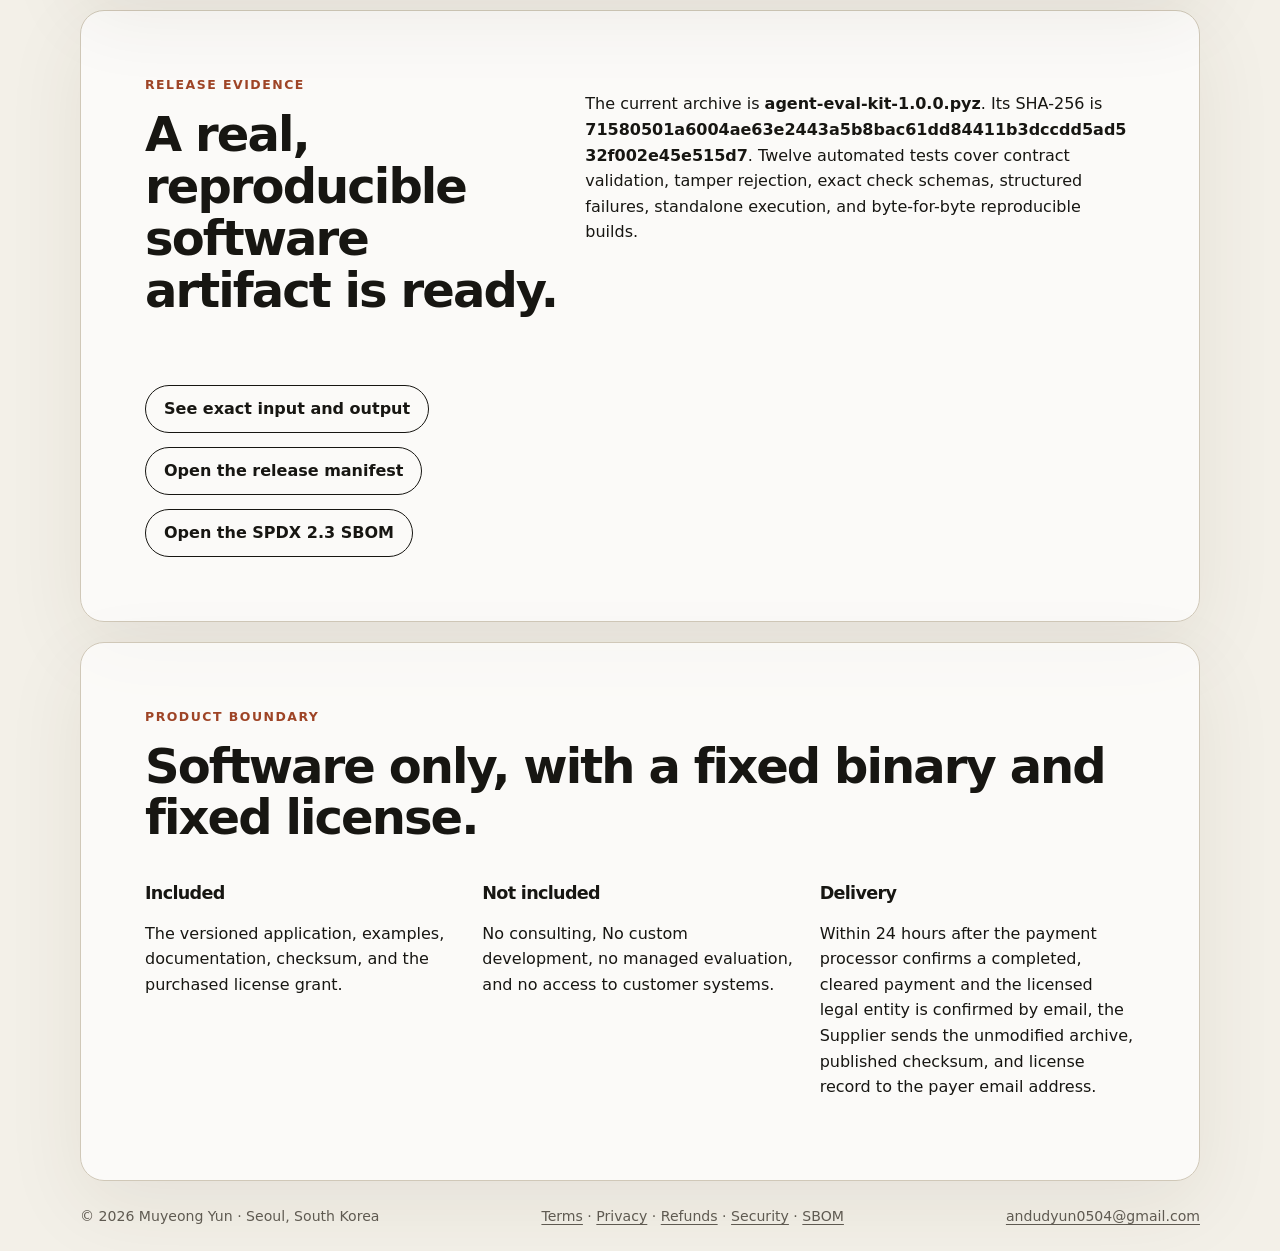
==== commit 016028b9: "Clarify final acceptance use cases" ====
--- a/index.html
+++ b/index.html
@@ -22,6 +22,28 @@
     <meta property="og:image:alt" content="Agent Eval Kit deterministic offline verification flow" />
     <meta name="twitter:card" content="summary_large_image" />
     <meta name="twitter:image" content="https://iisacc-justmoong.github.io/assets/product-hunt-gallery-01.png" />
+    <script type="application/ld+json">
+      {
+        "@context": "https://schema.org",
+        "@type": ["Product", "SoftwareApplication"],
+        "name": "Agent Eval Kit Team License",
+        "description": "Downloadable B2B software that verifies recorded AI-agent evidence against a pinned repository commit, exact command, and required checks offline.",
+        "url": "https://iisacc-justmoong.github.io/",
+        "image": "https://iisacc-justmoong.github.io/assets/product-hunt-gallery-01.png",
+        "softwareVersion": "1.0.0",
+        "applicationCategory": "DeveloperApplication",
+        "softwareRequirements": "Python 3.11 or newer",
+        "operatingSystem": "Any platform with Python 3.11 or newer",
+        "offers": {
+          "@type": "Offer",
+          "url": "https://www.paypal.com/ncp/payment/2SHM4XZQ8BVE2",
+          "price": "1000.00",
+          "priceCurrency": "USD",
+          "availability": "https://schema.org/InStock",
+          "itemCondition": "https://schema.org/NewCondition"
+        }
+      }
+    </script>
     <link rel="stylesheet" href="styles.css" />
   </head>
   <body>
@@ -70,6 +92,46 @@
         </figure>
       </section>
 
+      <section class="shell use-case-panel" aria-labelledby="acceptance-gate-heading">
+        <div class="use-case-intro">
+          <p class="eyebrow">When it fits</p>
+          <h2 id="acceptance-gate-heading">Use it as the final acceptance gate.</h2>
+          <p>
+            Use Agent Eval Kit after the caller has run its own isolated tests and before accepting an
+            agent-produced change or handing its evidence to another team.
+          </p>
+        </div>
+        <div class="use-case-grid">
+          <article class="use-case-card">
+            <h3>Before accepting a change</h3>
+            <p>
+              Verify the recorded run against the pinned repository commit, exact command, and required checks
+              before accepting an agent-produced change.
+            </p>
+          </article>
+          <article class="use-case-card">
+            <h3>At a team handoff</h3>
+            <p>
+              Re-run the same JSON contract and evidence offline so a release or evaluation team can independently
+              reproduce the decision.
+            </p>
+          </article>
+          <article class="use-case-card">
+            <h3>When evidence changes</h3>
+            <p>
+              Reject a changed commit, mismatched command, or missing required check with a nonzero exit and zero
+              reward—no partial credit.
+            </p>
+          </article>
+        </div>
+        <div class="use-case-actions">
+          <a class="button" href="demo.html">Inspect the exact acceptance record</a>
+          <a class="button button-primary" href="https://www.paypal.com/ncp/payment/2SHM4XZQ8BVE2"
+            >Buy Team License · USD 1,000</a
+          >
+        </div>
+      </section>
+
       <section class="shell service-grid" aria-label="Software license">
         <article class="service-card primary-card">
           <p class="card-label">Company license</p>
--- a/styles.css
+++ b/styles.css
@@ -157,6 +157,7 @@
 }
 
 .service-card,
+.use-case-panel,
 .evidence-panel,
 .start-gate,
 .policy-page,
@@ -165,6 +166,43 @@
   border-radius: 24px;
   background: rgba(255, 255, 255, 0.7);
   box-shadow: 0 24px 80px rgba(63, 45, 28, 0.08);
+}
+
+.use-case-panel {
+  margin-bottom: 20px;
+  padding: clamp(28px, 6vw, 64px);
+}
+
+.use-case-intro {
+  max-width: 760px;
+}
+
+.use-case-intro > p:last-child,
+.use-case-card p {
+  color: #5f5a51;
+}
+
+.use-case-grid {
+  display: grid;
+  grid-template-columns: repeat(3, minmax(0, 1fr));
+  gap: 22px;
+  margin-block: 32px;
+}
+
+.use-case-card {
+  min-width: 0;
+  border-top: 1px solid #d0c8b8;
+  padding-top: 20px;
+}
+
+.use-case-card p {
+  margin-bottom: 0;
+}
+
+.use-case-actions {
+  display: flex;
+  flex-wrap: wrap;
+  gap: 12px;
 }
 
 .service-card {
@@ -328,6 +366,7 @@
 @media (max-width: 760px) {
   .site-header,
   .service-grid,
+  .use-case-grid,
   .evidence-panel,
   .gate-grid {
     display: grid;
